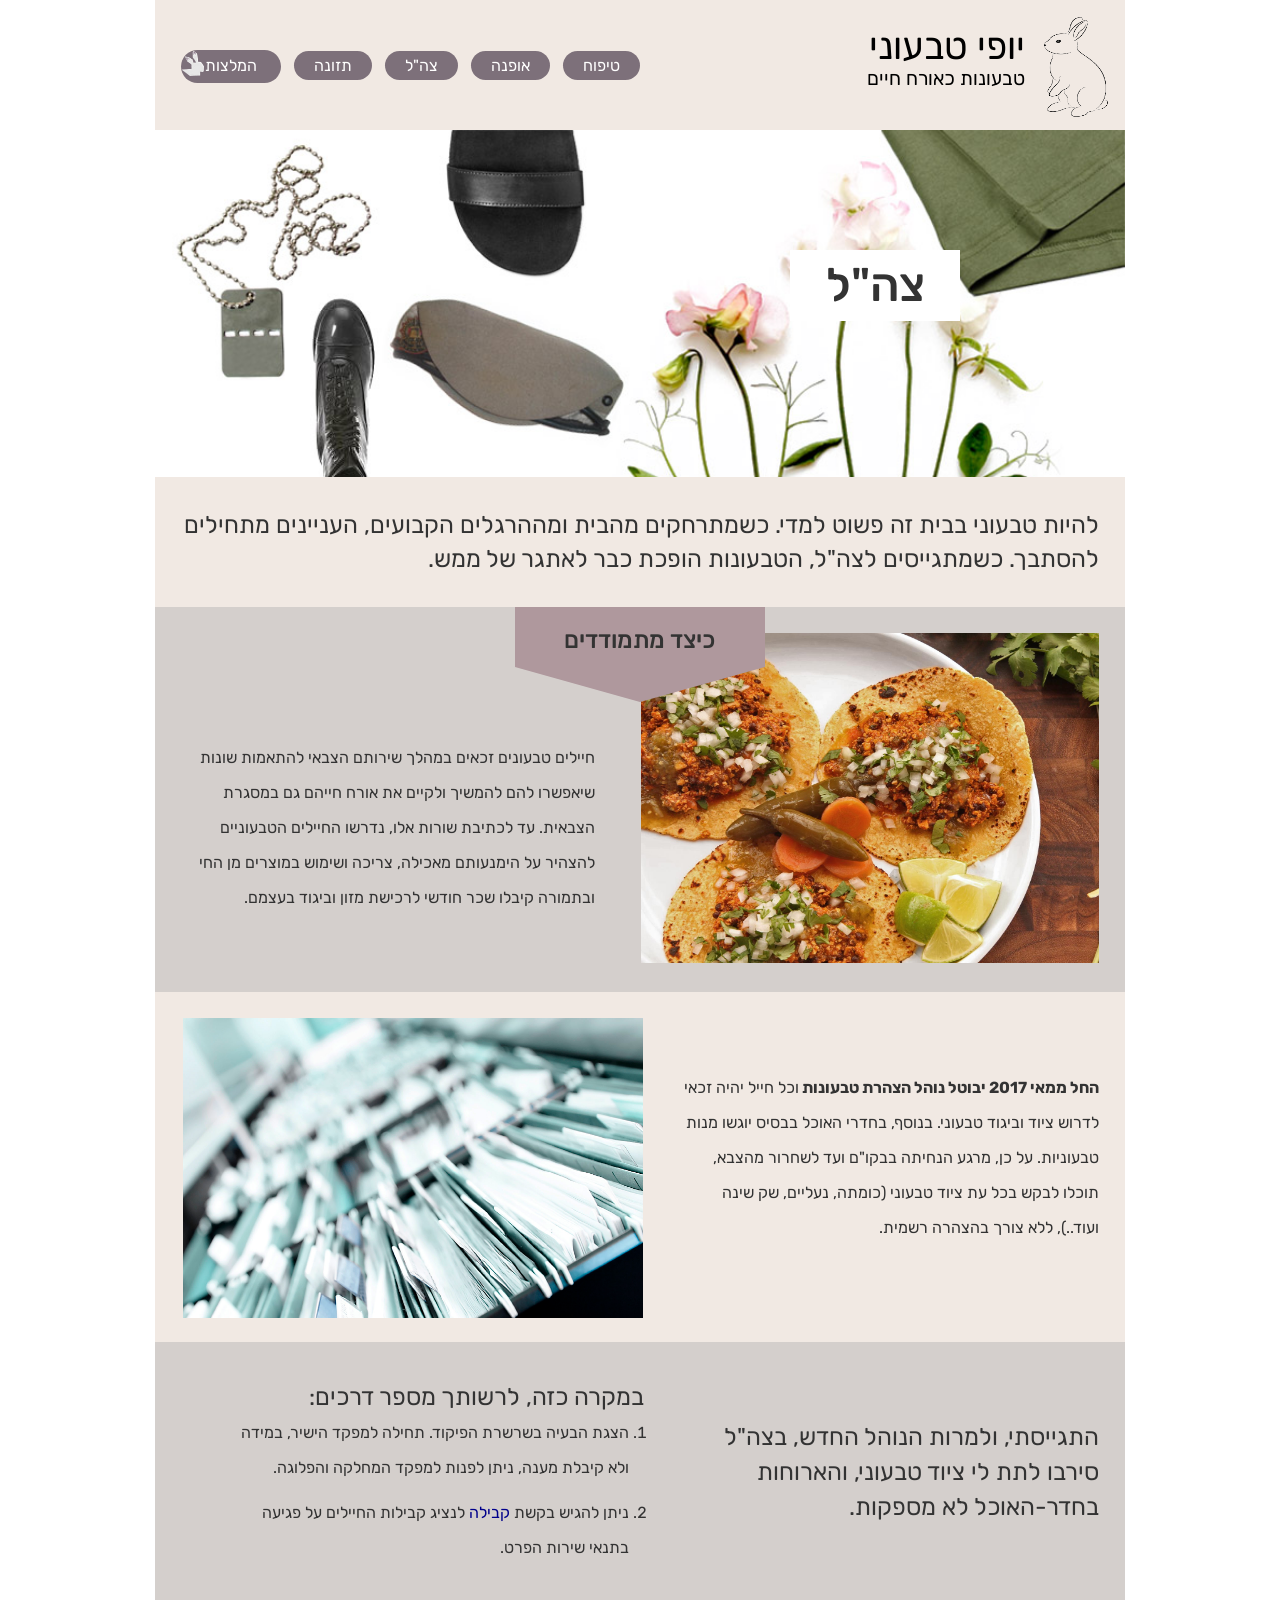
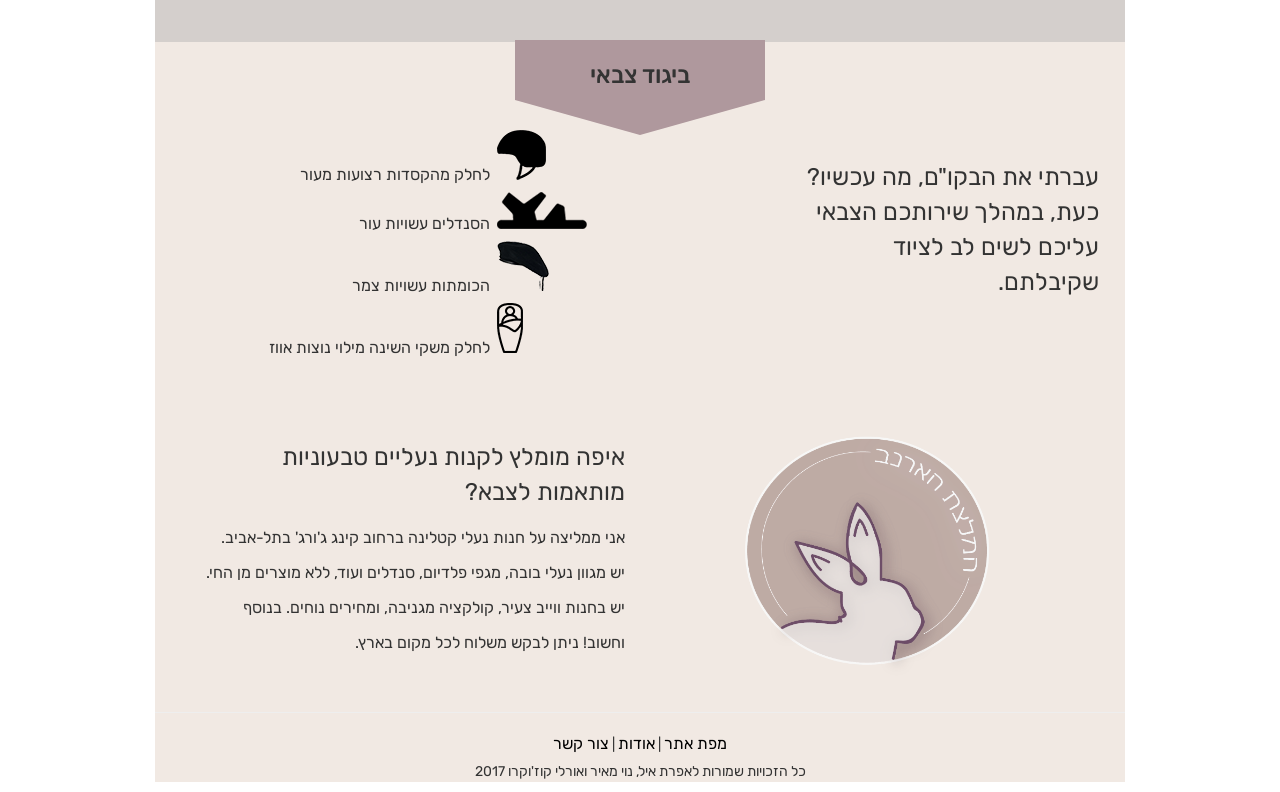
==== YofiTivoni_EfratEyal_NoyMeir_OrlyCojucaro/IDF.html @ 16b35333 "Add files via upload" ====
﻿<!doctype html>
<html lang="he">
<head>
    <meta charset="utf-8">
    <meta http-equiv="X-UA-Compatible" content="IE=edge">
    <meta name="viewport" content="width=device-width, initial-scale=1">
    <title>יופי טבעוני | צה"ל</title>
    <meta name="description" content="כל המידע הנחוץ לאורח חיים טבעוני גם במהלך השירות הצבאי" />
    <meta name="keywords" content="טבעונות, טבעונות בצבא, ביגוד צבאי טבעוני, המלצות לטבעונים בצבא" />
    <meta name="author" content="אפרת איל, נוי מאיר ואורלי קז'וקרו" />

    <!-- CSS -->
    <!--Bootstrap 3 css file-->
    <link href="bootstrap/css/bootstrap.css" rel="stylesheet" />
    <!--Bootstrap non-responsive css file (just add class "non-responsive" to the body tag)-->
    <link href="bootstrap/css/bootstrap-non-responsive.css" rel="stylesheet" />
    <!--Bootstrap fixes for hebrew (add class='rtl' to the body tag)-->
    <link href="bootstrap/css/bootstrap-rtl.css" rel="stylesheet" />
    <!--Bootstrap them - for changing the shape and colors of bootstrap objects like buttons-->
    <!--<link href="bootstrap/css/bootstrap-theme.css" rel="stylesheet" />-->
    <!--The only file you should right your css-->
    <link href="styles/myStyle.css" rel="stylesheet" />

    <!-- Scripts -->
    <!--jQuery library-->
    <script src="jScripts/jquery-1.12.0.min.js"></script>
    <!--Bootstrap library-->
    <script src="bootstrap/js/bootstrap.min.js"></script>
    <link href="https://fonts.googleapis.com/css?family=Rubik" rel="stylesheet">

</head>

<body class="rtl non-responsive">
    <div id="container">

        <!-- נגישות -->
        <ul id="skip">
            <li><a href="#content-anchor">דלגו לתוכן</a></li>
        </ul>
        <!-- סוף נגישות -->
        <header class="row" id="headermainpage">
            <div class="col-xs-2 logo">
                <span id="logo"><a id="MainLogoLink" href="index.html"><span id="LogoFirstLine">יופי טבעוני</span><span id="LogoSecondLine">טבעונות כאורח חיים</span> <img id="logoRabbit" alt="לוגו אתר יופי טבעוני ישור לעמוד הבית" src="images/Logo.png" /></a></span>
            </div>
            <nav id="NavBlocks">
                <ul>
                    <li id="cultuvation">  <a href="Cultivation.html">טיפוח</a></li>
                    <li> <a class="notaloud" href="###">אופנה</a></li>
                    <li> <a href="IDF.html">צה"ל</a></li>
                    <li> <a class="notaloud" href="###"> תזונה</a> </li>
                    <li> <a id="rabbit" href="recommendation.html"> המלצות</a> </li>
                </ul>
            </nav>
            <section id="IDFCoverPhoto">
                <h1 id="HeadingIDF">צה"ל</h1>
            </section>
        </header>
        <article id="content-anchor">
            <section>
                <p id="FirstParIDF">
                    להיות טבעוני בבית זה פשוט למדי. כשמתרחקים מהבית ומההרגלים הקבועים, העניינים מתחילים להסתבך. כשמתגייסים לצה"ל, הטבעונות הופכת כבר לאתגר של ממש.
                </p>
            </section>
            <section>
                <div id="HowToHandleIDF">
                    <div id="Shape"></div>
                    <h3 id="content-anchor">כיצד מתמודדים</h3>
                    <div class="Inline" id="FirstIDFPhoto"> </div>
                    <div id="LeftParagraphNearFirstPhoto" class="Inline">
                        <p>
                            חיילים טבעונים זכאים במהלך שירותם הצבאי להתאמות שונות שיאפשרו להם להמשיך ולקיים את אורח חייהם גם במסגרת הצבאית. עד לכתיבת שורות אלו, נדרשו החיילים הטבעוניים להצהיר על הימנעותם מאכילה, צריכה ושימוש במוצרים מן החי ובתמורה קיבלו שכר חודשי לרכישת מזון וביגוד בעצמם.
                        </p>
                    </div>
                </div>
                <div id="HowToHandleIDF2nd">
                    <div class="Inline" id="SecondIDFPhoto"> </div>
                    <div id="RightParagraphNearSecondPhoto" class="Inline">
                        <p>
                            <strong>
                                החל ממאי 2017 יבוטל נוהל הצהרת טבעונות
                            </strong>וכל חייל יהיה זכאי לדרוש ציוד וביגוד טבעוני. בנוסף, בחדרי האוכל בבסיס יוגשו מנות טבעוניות.
                            על כן, מרגע הנחיתה בבקו"ם ועד לשחרור מהצבא, תוכלו לבקש בכל עת ציוד טבעוני (כומתה, נעליים, שק שינה ועוד..), ללא צורך בהצהרה רשמית.
                        </p>
                    </div>
                </div>
                <div id="DarkerBackgroundIDF">
                    <p class="HeadingInArticle , Inline" id="Problem1">התגייסתי, ולמרות הנוהל החדש, בצה"ל סירבו לתת לי ציוד טבעוני, והארוחות בחדר-האוכל לא מספקות.</p>
                    <ul class="HeadingInArticle , Inline" id="Solution1">
                        במקרה כזה, לרשותך מספר דרכים:
                        <li class="RegularTextIDF">הצגת הבעיה בשרשרת הפיקוד. תחילה למפקד הישיר, במידה ולא קיבלת מענה, ניתן לפנות למפקד המחלקה והפלוגה.</li>
                        <li class="RegularTextIDF">   ניתן להגיש בקשת <a href=mailto:http://www.nakhal.idf.il/1116-he/Nakhal.aspx> קבילה</a>  לנציג קבילות החיילים על פגיעה בתנאי שירות הפרט.</li>
                    </ul>
                </div>
            </section>
            <section>
                <div id="IDFClothes">
                    <div id="ShapeIDF"></div>
                    <h3 id="content-anchor">ביגוד צבאי</h3>
                    <div class="Inline"> </div>
                    <div id="RightParagraphIDFClothes" class="Inline">
                        <p>
                            עברתי את הבקו"ם, מה עכשיו?
                            כעת, במהלך שירותכם הצבאי עליכם לשים לב לציוד שקיבלתם.
                        </p>
                    </div>
                    <ul class="LeftParagraphIDFClothes">
                        <li> לחלק מהקסדות רצועות מעור </li>
                        <li>הסנדלים עשויות עור</li>
                        <li>הכומתות עשויות צמר</li>
                        <li>לחלק משקי השינה מילוי נוצות אווז</li>
                    </ul>
                </div>
            </section>

            <section class="RabbitRecommandationsIDF, Inline">
                <h4><img class="Inline, RabbitRecLogoIDF" alt="לוגו כותרת המלצת הארנב" height="280" width="280" src="images/recommendationRabbit.png" /></h4>
                <p class="HeadingInRabbitRecIDF , Inline">      איפה מומלץ לקנות נעליים טבעוניות מותאמות לצבא? </p>
                <p class="Inline, RabbitRecommandationsIDF"> אני ממליצה על חנות נעלי קטלינה ברחוב קינג ג'ורג' בתל-אביב. יש מגוון נעלי בובה, מגפי פלדיום, סנדלים ועוד, ללא מוצרים מן החי. יש בחנות ווייב צעיר, קולקציה מגניבה, ומחירים נוחים. בנוסף וחשוב! ניתן לבקש משלוח לכל מקום בארץ.</p>
            </section>
        </article>
        <hr>
        <footer>
            <a href="SiteMap.html"> מפת אתר</a> |
            <a href="About.html"> אודות </a> |
            <a href="ContactUs.html"> צור קשר</a>
            <p> כל הזכויות שמורות לאפרת איל, נוי מאיר ואורלי קוז'וקרו 2017</p>
        </footer>
    </div>
</body>
</html>
---- YofiTivoni_EfratEyal_NoyMeir_OrlyCojucaro/styles/myStyle.css ----
﻿
/*~~~~~~~~~~~~~~~~~~~~~~CSS HOMEPAGE*/

body {
    font-family: 'Rubik', sans-serif;
}

#container {
    width: 960px;
    margin: 0 auto;
    background-color: #F1E9E3;
    position: relative;
}

.notaloud {
    cursor: not-allowed;
}

#logoRabbit {
    position: absolute;
    left: 200px;
    bottom: -89px;
    float: right;
    display: inline-block;
    height: 100px;
    width: 70px;
}

/*הארנב בעמוד הבית הוא בה1 לכן ההגדרות לא חלו עליו והוא זז*/
h1 #logoRabbit {
    bottom: -75px;
}

#LogoFirstLine {
    font-size: 28pt;
    display: inline-block;
    position: absolute;
    top: 20px;
}

#LogoSecondLine {
    top: 65px;
    position: absolute;
}

#logo {
    top: 30px;
}

#MainLogoLink:link {
    text-decoration: none;
    color: black;
    display: inline-block;
}

#MainLogoLink:visited {
    text-decoration: none;
    color: black;
    display: inline-block;
}

#MainLogoLink:hover {
    text-decoration: none;
    color: #774573;
}

#headermainpage .logo {
    width: 200px;
    margin-right: 100px;
    font-size: 14.5pt;
    display: inline-block;
}

#headermainpage image {
    width: 50px;
}

#CovrPhotoHomePage {
    background-image: url('../images/HomeCover.png');
    background-repeat: no-repeat;
    background-size: cover;
    width: 975px;
    height: 330px;
    background-position: center;
    margin-right: 10px;
    margin-top: 30px;
}

a {
    text-decoration: none;
}

li {
    list-style-type: none;
}

#CovrPhotoHomePage a {
    background-image: url('../images/Logo.png');
    background-repeat: no-repeat;
    display: block;
    background-size: 70px;
    width: 250px;
    padding-top: 150px;
    margin: -200px 300px auto auto;
    padding-right: 80px;
}

    #CovrPhotoHomePage a:hover {
        transition-property: background-image;
        background-image: url('../images/fur.png');
        transition-duration: 0.5s;
        transition-timing-function: linear;
        color: white;
    }

#CovrPhotoHomePage span {
    display: block;
    width: 250px;
    text-align: center;
    padding: 5px 0 5px 0;
    font-size: 14pt;
    background-color: #7D707A;
    color: white;
    border-radius: 40pt;
}

.FollowTheRabbit:hover {
    color: black;
}

#NavBlocks ul {
    height: 100px;
}

nav ul li a {
    padding: 5px 20px 5px 20px;
    background-color: #7D707A;
    color: white;
    border-radius: 40pt;
    width: 100px;
    text-align: center;
    font-size: 12pt;
}

nav ul li a:focus {
    padding: 5px 20px 5px 20px;
    background-color: rgb(63,0,58);
    color: white;
    border-radius: 40pt;
    width: 100px;
    text-align: center;
    font-size: 12pt;
}

#rabbit {
    background-image: url('../images/HomeNavRabbit.png');
    background-repeat: no-repeat;
    display: block;
}

nav ul li {
    display: inline-block;
    margin-top: 50px;
    margin-right: 10px;
}

    nav ul li a:hover, nav ul li a:active, nav ul li a.open {
        background-color: rgb(63,0,58);
        color: white;
    }

#cultuvation {
    margin-right: 200px;
}

#CovrPhotoHomePage p {
    font-size: 24pt;
    width: 350px;
    margin-top: 50px;
    margin-right: 60px;
}

#CovrPhotoHomePage h2 {
    font-size: 40pt;
    width: 150px;
    height: 30px;
    font-weight: bolder;
    margin-right: 30px;
    padding-top: 20px;
    color: #7D707A;
}

#VeganExamplesMainPage {
    padding-top: 55px;
}

.float {
    display: inline-block;
    margin-right: 50px;
    background-color: #E5DED8;
    width: 255px;
    height: 290px;
}

    .float a {
        color: black;
    }

    .float h2 {
        font-size: 18pt;
        font-weight: bold;
        text-align: center;
    }

    .float p {
        text-align: center;
        font-size: 12pt;
    }

    .float:hover {
        background-color: rgb(214,194,178);
    }

footer {
    margin-top: 20px;
    text-align: center;
    background-color: #F1E9E3;
}

    footer a {
        color: black;
        text-decoration: none;
        font-size: 12pt;
        display: inline-block;
        margin-bottom: 7px;
    }

        footer a:hover {
            color: black;
        }

/*~~~~~~~~~~~~~~~~~~~~~ END CSS HOMEPAGE*/

/*~~~~~~~~~~~~~~~~~~~~~ CSS Cultivation*/

header #BeautyCoverPhoto {
    background-image: url('../images/CulCover.jpg');
    background-repeat: no-repeat;
    background-size: 100%;
    height: 347px;
    width: 970px;
    margin: 30px 15px 20px 0;
}

#HeadingCultivation {
    background-color: white;
    font-size: 35pt;
    padding: 10px;
    width: 170px;
    text-align: center;
    position: absolute;
    right: 165px;
    top: 230px;
}

.HeadingInArticle {
    font-size: 18pt;
}

.RegularText {
    font-size: 12pt;
    list-style: decimal;
    margin-right: 25px;
    line-height: 35px;
}

a {
    color: darkblue;
}

#Shape {
    background: #AF989D;
    display: inline-block;
    height: 60px;
    margin-bottom: 35px;
    position: absolute;
    right: 360px;
    width: 250px;
    z-index: 1;
}

    #Shape:before {
        border-top: 35px solid #AF989D;
        border-left: 125px solid transparent;
        border-right: 125px solid transparent;
        content: "";
        height: 0;
        left: 0;
        position: absolute;
        top: 60px;
        width: 250px;
        z-index: 1;
    }

.DarkerColor h3 {
    font-size: 20pt;
    text-align: center;
    position: relative;
    right: 5px;
    top: 20px;
    z-index: 2;
}


#LeftParagraph1 {
    font-size: 12pt;
    padding-right: 60px;
    padding-bottom: 100px;
    width: 420px;
    z-index: 1;
    line-height: 35px;
    position: relative;
    top: -75px;
}

.Inline {
    display: inline-block;
}

#One:first-letter {
    font-size: 32pt;
    font-weight: bold;
}

.StageOneList {
    font-size: 12pt;
    list-style: disc;
}

#FirstArticlePhoto {
    background-image: url('../images/CulStage1.png');
    background-repeat: no-repeat;
    height: 300px;
    width: 460px;
    z-index: -1;
    margin-right: 26px;
    margin-top: -15px;
}

.DarkerColor {
    background-color: #D4CFCC;
    height: 350px;
}

#Two:first-letter {
    font-size: 32pt;
    font-weight: bold;
}

.RightParagraph {
    width: 460px;
    margin-right: 26px;
    margin-top: 26px;
    line-height: 35px;
    font-size: 12pt;
}

#SecondArticlePhoto {
    background-image: url('../images/CulSecondSectionImage.png');
    background-repeat: no-repeat;
    background-size: 310px;
    height: 650px;
    width: 490px;
    position: absolute;
    top: 1065px;
    right: 440px;
}

#StageTwoUl {
    margin-top: 40px;
}

#secondParSecondArticle {
    padding-top: 35px;
}

#Three:first-letter {
    font-size: 32pt;
    font-weight: bold;
}

#ThirdArticlePhoto {
    background-image: url('../images/CulTip.jpg');
    background-repeat: no-repeat;
    height: 300px;
    width: 460px;
    margin-right: 26px;
    margin-top: 26px;
}

#LeftParagraph3 {
    font-size: 12pt;
    width: 420px;
    line-height: 35px;
    position: absolute;
    top: 1770px;
    right: 530px;
}

#ShapeQuestions {
    background: #AF989D;
    display: inline-block;
    height: 60px;
    /*margin-right: 360px;*/
    margin-bottom: 35px;
    position: relative;
    top: 0px;
    right: 360px;
    width: 250px;
}

    #ShapeQuestions:before {
        border-top: 35px solid #AF989D;
        border-left: 125px solid transparent;
        border-right: 125px solid transparent;
        content: "";
        height: 0;
        left: 0;
        position: absolute;
        top: 60px;
        width: 250px;
    }

#QuestionsSection h3 {
    font-size: 20pt;
    text-align: center;
    position: relative;
    right: 10px;
    bottom: 100px;
}

.BrightherSection {
    display: inline-block;
    vertical-align: text-top;
    padding-top: 170px;
}

#First {
    font-size: 12pt;
    width: 420px;
    line-height: 35px;
    position: absolute;
    top: 2010px;
    right: 26px;
}

#Second {
    font-size: 12pt;
    width: 420px;
    line-height: 35px;
    position: absolute;
    top: 2010px;
    right: 530px;
}

#QuestionsArticlePhoto {
    background-image: url('../images/LALINE.jpg');
    background-repeat: no-repeat;
    background-size: 440px 350px;
    height: 350px;
    width: 460px;
    position: absolute;
    right: 485px;
    top: 2308px;
}

#Third {
    width: 420px;
    font-size: 12pt;
    line-height: 35px;
    position: absolute;
    top: 2400px;
    right: 26px;
}

#QuestionsSection {
    height: 620px;
}

#Recommendation {
    font-size: 12pt;
    width: 420px;
    line-height: 35px;
    position: absolute;
    top: 2750px;
    right: 500px;
}

#RabitReccomenations {
    position: absolute;
    top: 2725px;
    right: 70px;
}

/*~~~~~~~~~~~~~~~~~~~~~ END CSS Cultivation*/

/*~~~~~~~~~~~~~~~~~~~~~ CSS IDF*/

header #IDFCoverPhoto {
    background-image: url('../images/IDFCoverPhoto.jpg');
    background-repeat: no-repeat;
    background-size: 100%;
    height: 347px;
    width: 970px;
    margin: 30px 15px 20px 0;
}

#HeadingIDF {
    background-color: white;
    font-size: 35pt;
    padding: 10px;
    width: 170px;
    text-align: center;
    position: absolute;
    right: 165px;
    top: 230px;
}

#FirstParIDF {
    font-size: 18pt;
    padding-right: 26px;
    padding-bottom: 20px;
    padding-top: 11px;
}

#HowToHandleIDF {
    background-color: #D4CFCC;
    height: 385px;
}

#FirstIDFPhoto {
    background-image: url('../images/IDFVeganFood.jpg');
    background-repeat: no-repeat;
    margin-right: 26px;
    margin-top: 26px;
    z-index: -1;
    background-size: 470px 330px;
    height: 330px;
    width: 458px;
}

#LeftParagraphNearFirstPhoto {
    font-size: 12pt;
    width: 420px;
    line-height: 35px;
    position: absolute;
    top: 740px;
    right: 530px;
}

#HowToHandleIDF h3 {
    position: absolute;
    right: 410px;
    z-index: 2;
}

#SecondIDFPhoto {
    background-image: url('../images/FoldersIDF.jpg');
    background-repeat: no-repeat;
    height: 300px;
    width: 460px;
    margin-right: 482px;
    margin-top: 26px;
    background-size: 470px 330px;
}

#RightParagraphNearSecondPhoto {
    font-size: 12pt;
    width: 420px;
    line-height: 35px;
    position: absolute;
    top: 1070px;
    right: 26px;
}

#HowToHandleIDF2nd {
    height: 350px;
}

#DarkerBackgroundIDF {
    background-color: #D4CFCC;
    height: 300px;
}

#Problem1 {
    font-size: 18pt;
    width: 420px;
    line-height: 35px;
    position: absolute;
    top: 1420px;
    right: 26px;
    width: 400px;
}

#Solution1 {
    margin-right: 25px;
    line-height: 35px;
    width: 450px;
    position: absolute;
    right: 416px;
    top: 1380px;
}

.RegularTextIDF {
    font-size: 12pt;
    list-style: decimal;
    line-height: 35px;
    margin-right: 15px;
}

    .RegularTextIDF:first-child {
        margin-bottom: 10px;
    }

#IDFClothes {
    height: 350px;
}

#ShapeIDF {
    background: #AF989D;
    display: inline-block;
    height: 60px;
    margin-bottom: 35px;
    position: absolute;
    right: 360px;
    top: 1640px;
    width: 250px;
}

    #ShapeIDF:before {
        border-top: 35px solid #AF989D;
        border-left: 125px solid transparent;
        border-right: 125px solid transparent;
        content: "";
        height: 0;
        left: 0;
        position: absolute;
        top: 60px;
        width: 250px;
    }

#IDFClothes h3 {
    position: absolute;
    right: 435px;
    z-index: 2;
}

#RightParagraphIDFClothes {
    font-size: 18pt;
    width: 420px;
    line-height: 35px;
    position: absolute;
    top: 1760px;
    right: 26px;
    width: 300px;
}

.LeftParagraphIDFClothes {
    font-size: 12pt;
    margin-right: 25px;
    line-height: 35px;
    width: 450px;
    position: absolute;
    right: 600px;
    top: 1730px;
    padding-right: 10px;
}

    .LeftParagraphIDFClothes li:first-child {
        list-style-image: url('../images/IDFhelmet.png');
        list-style-position: outside;
    }

    .LeftParagraphIDFClothes li:nth-child(2) {
        list-style-image: url('../images/IDFsandal1.png');
        ;
        list-style-position: outside;
    }

    .LeftParagraphIDFClothes li:nth-child(3) {
        list-style-image: url('../images/IDFkumta.png');
        ;
        list-style-position: outside;
    }

    .LeftParagraphIDFClothes li:nth-child(4) {
        list-style-image: url('../images/IDFSleeping Bag.png');
        ;
        list-style-position: outside;
    }


.RabbitRecLogoIDF {
    margin-right: 100px;
}

.HeadingInRabbitRecIDF {
    font-size: 18pt;
    width: 420px;
    line-height: 35px;
    position: absolute;
    top: 2040px;
    right: 500px;
}

.RabbitRecommandationsIDF {
    font-size: 12pt;
    width: 420px;
    line-height: 35px;
    position: absolute;
    top: 2120px;
    right: 500px;
    margin-bottom: 50px;
}

/*~~~~~~~~~~~~~~~~~~ END OF IDF*/

/*~~~~~~~~~ ABOUT US*/
#aboutUsCover {
    background-image: url('../images/x about us.png');
    background-repeat: no-repeat;
    background-size: 100%;
    height: 347px;
    width: 970px;
    margin: 30px 15px 20px 0;
    z-index: 1;
}

#abouUs {
    z-index: 2;
    background-color: white;
    font-size: 35pt;
    padding: 10px;
    width: 400px;
    text-align: center;
    position: absolute;
    right: 165px;
    top: 230px;
}

#team{
    background-image: url('../images/team.png');
    height:259px;
    width:700px;
    background-repeat: no-repeat;
    background-position: center;
    background-size: 100%; 
}


#HIT {
    background-image: url('../images/HitLogo.png');
    background-repeat: no-repeat;
    height: 150px;
    width: 200px;
    background-size: 100%;
    margin-top: 15px;
}

/*~~~~~~~~~ CONTACT US*/
#contactCover {
    background-image: url('../images/x contact.png');
    background-repeat: no-repeat;
    background-size: 100%;
    height: 347px;
    width: 970px;
    margin: 30px 15px 20px 0;
    z-index: 1;
}

#contactUs {
    z-index: 2;
    background-color: white;
    font-size: 35pt;
    padding: 10px;
    width: 400px;
    text-align: center;
    position: absolute;
    right: 165px;
    top: 230px;
}

.InnerPagesShortParagraphs {
    padding: 26px;
    width: 800px;
}

/*~~~~~~~~~ SITE MAP*/
#SiteMapCover {
    background-image: url('../images/x site map.png');
    background-repeat: no-repeat;
    background-size: 100%;
    height: 347px;
    width: 970px;
    margin: 30px 15px 20px 0;
    z-index: 1;
}

#SiteMap {
    z-index: 2;
    background-color: white;
    font-size: 35pt;
    padding: 10px;
    width: 400px;
    text-align: center;
    position: absolute;
    right: 165px;
    top: 230px;
}
/*~~~~~~~~~~~~~~~~~~ END OF Site Map*/

/*~~~~~~~~~ recommendation */
#recommendationCoverPhoto {
    background-image: url('../images/recommendationCoverPhoto.png');
    background-repeat: no-repeat;
    background-size: 100%;
    height: 347px;
    width: 970px;
    margin: 30px 15px 20px 0;
    z-index: 0;
}

#Headingrec {
    background-color: white;
    font-size: 35pt;
    padding: 10px;
    width: 370px;
    text-align: center;
    margin-right: 160px;
    margin-top: -60px;
    z-index: -1;
}

#h1rabbit {
    background-image: url('../images/recommendationCoverRabbit.png');
    display: inline-block;
    background-repeat: no-repeat;
    margin-right: 405px;
    margin-top: 20px;
    width: 150px;
    height: 150px;
    z-index: -2;
}

#recexplain {
    font-size: 16pt;
    width: 800px;
    margin-right: 80px;
    /*~~~~~~~~~ END OF Recommendation */
}
/*~~~~~~~~~~~~~~ Carousel*/

#carousel1 {
    background-color: rgb(222,219,221);
    border: 1px solid rgb(131,95,119);
    color: black;
    text-shadow: none;
    margin: 20px 120px 0 0;
    width: 330px;
    height: 400px;
    font-size: 11pt;
    padding-top: 10px;
}

#carousel3 {
    background-color: rgb(222,219,221);
    border: 1px solid rgb(131,95,119);
    color: black;
    text-shadow: none;
    margin: 20px 120px 0 0;
    width: 330px;
    height: 400px;
    font-size: 11pt;
    padding-top: 10px;
}

#carousel2, #carousel4 {
    background-color: rgb(222,219,221);
    border: 1px solid rgb(131,95,119);
    color: black;
    text-shadow: none;
    margin: -400px 520px 0px 0;
    width: 330px;
    height: 400px;
    font-size: 11pt;
    padding-top: 10px;
}

.item {
    width: 150%;
    padding-top: 60px;
}

.rtl .carousel-control.left, .rtl .carousel-control.right {
    background: none;
}

.rtl .carousel-indicators {
    margin-left: 200px;
}

.carousel-caption, .carousel-control {
    color: black;
    text-shadow: none;
    text-align: right;
}

.carousel-indicators li {
    background-color: #b7b7b7;
    border-color: #b7b7b7;
}

.carousel-indicators .active {
    background-color: rosybrown;
    border-color: rgb(186,165,152);
}

.carousel-control:hover, .carousel-control:focus {
    color: #54a7bc;
}

.glyphicon-menu-right, .glyphicon-menu-left {
    top: 180px;
    right: 10px;
}

.rtl .carousel-caption {
    right: 50px;
}

.mainh3 {
    background: #AF989D;
    display: inline-block;
    height: 40px;
    text-align: center;
    position: absolute;
    right: 30px;
    top: -20px;
    width: 250px;
    z-index: 1;
}

    .mainh3:before {
        border-top: 35px solid #AF989D;
        border-left: 125px solid transparent;
        border-right: 125px solid transparent;
        content: "";
        height: 0;
        left: 0;
        position: absolute;
        top: 40px;
        width: 250px;
        z-index: 1;
    }
/*~~~~~~~~~~~~~~ END OF Carousel*/

/*~~~~~~~~~~~~~~ נגישות*/
.accessibility {
    position: absolute;
    left: -99999px;
    height: 10px;
    width: 10px;
}

#skip {
    position: absolute;
    left: 0;
    top: 0;
    width: 100%;
    margin-left: 0;
    text-align: center;
    list-style: outside none;
}

    #skip li {
        list-style-type: none;
    }

    #skip a {
        /*left: -99999px;*/
        z-index: -1;
        /*position:relative;*/
        top: 20px;
        color:#F1E9E3;
        font-size:2pt;
        }

        #skip a:focus, #skip a:active {
            position: relative;
            left: 0;
            z-index: 9999;
            width: 75%;
            height: auto;
            margin: 0 auto;
            padding: 30px 45px;
            text-align: center;
            text-decoration: none;
            letter-spacing: -4px !important;
            font: bold 50px "Arial", "Freesans", sans-serif !important;
            color: black;
            background-color: white;
            border: 2px dotted #ffb4db;
        }

        #skip a:hover {
            text-decoration: none;
        }
/*~~~~~~~~~~~~~~ סוף נגישות*/
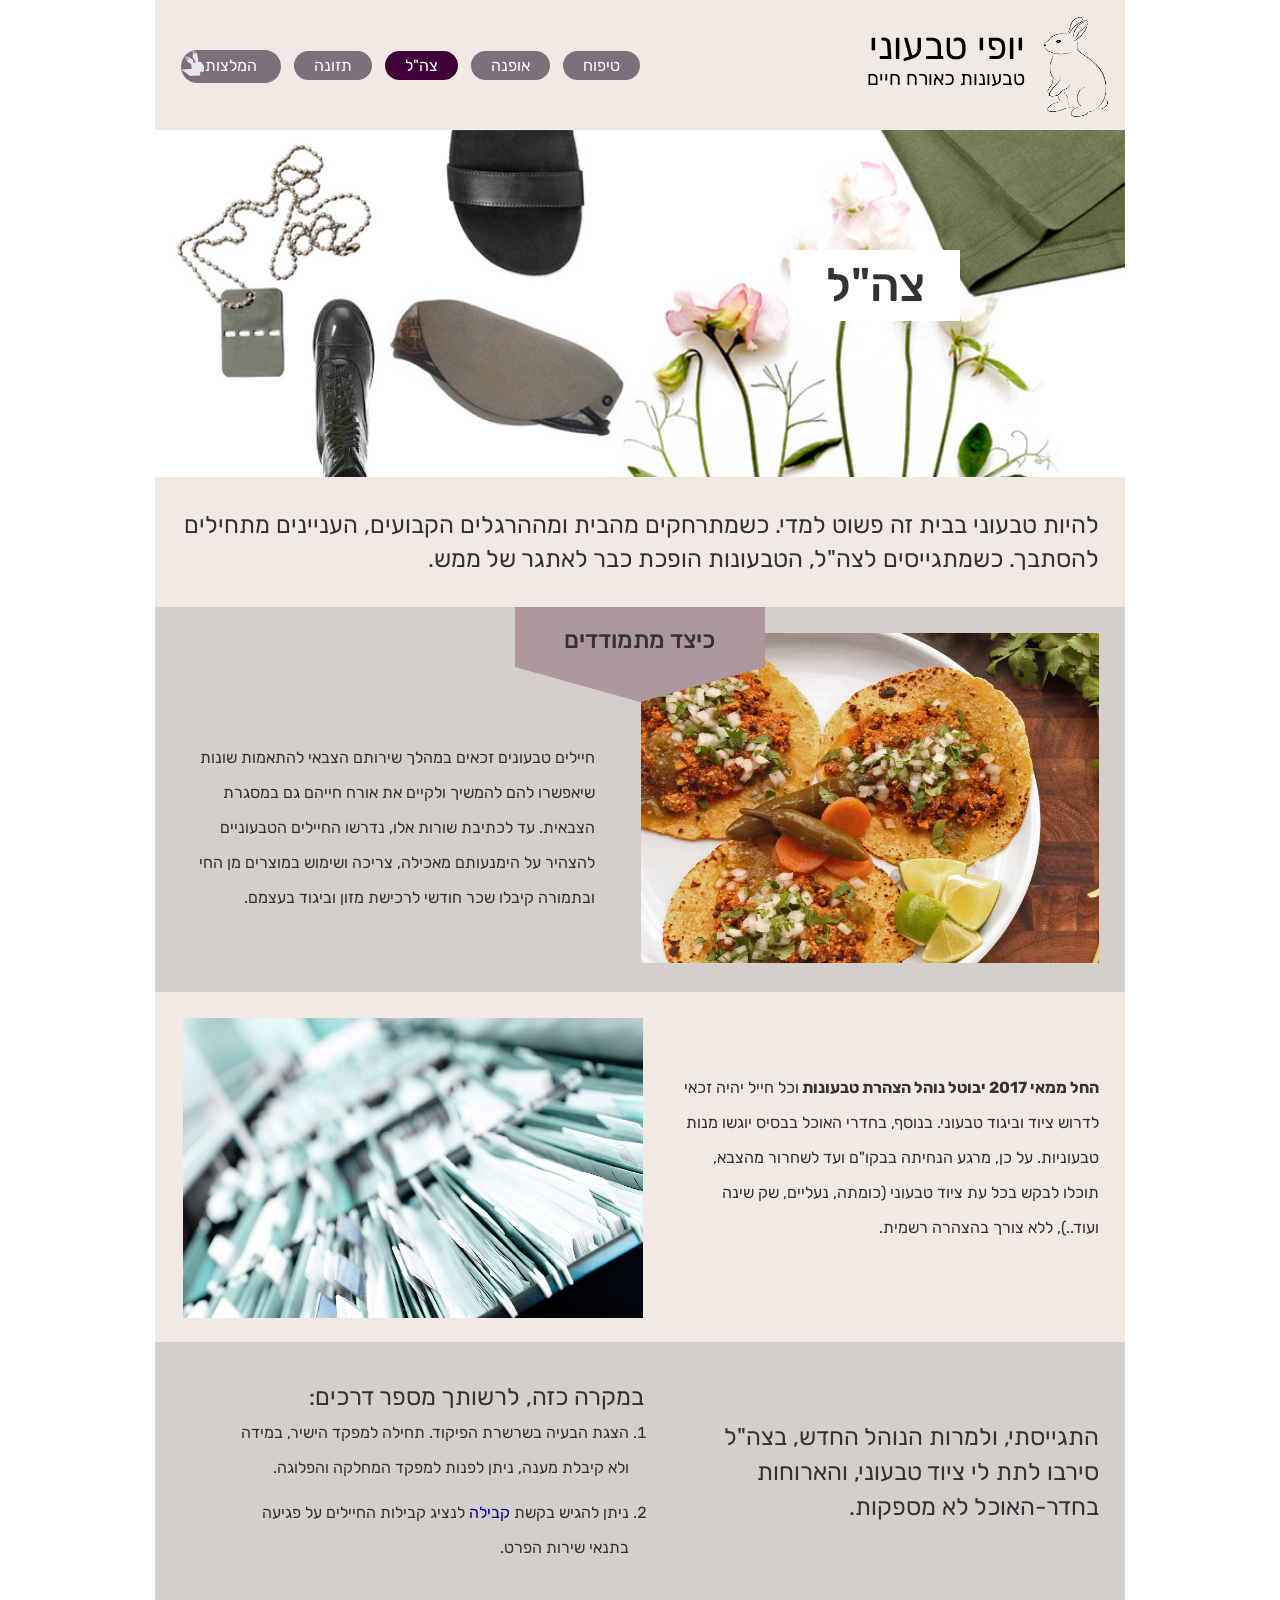
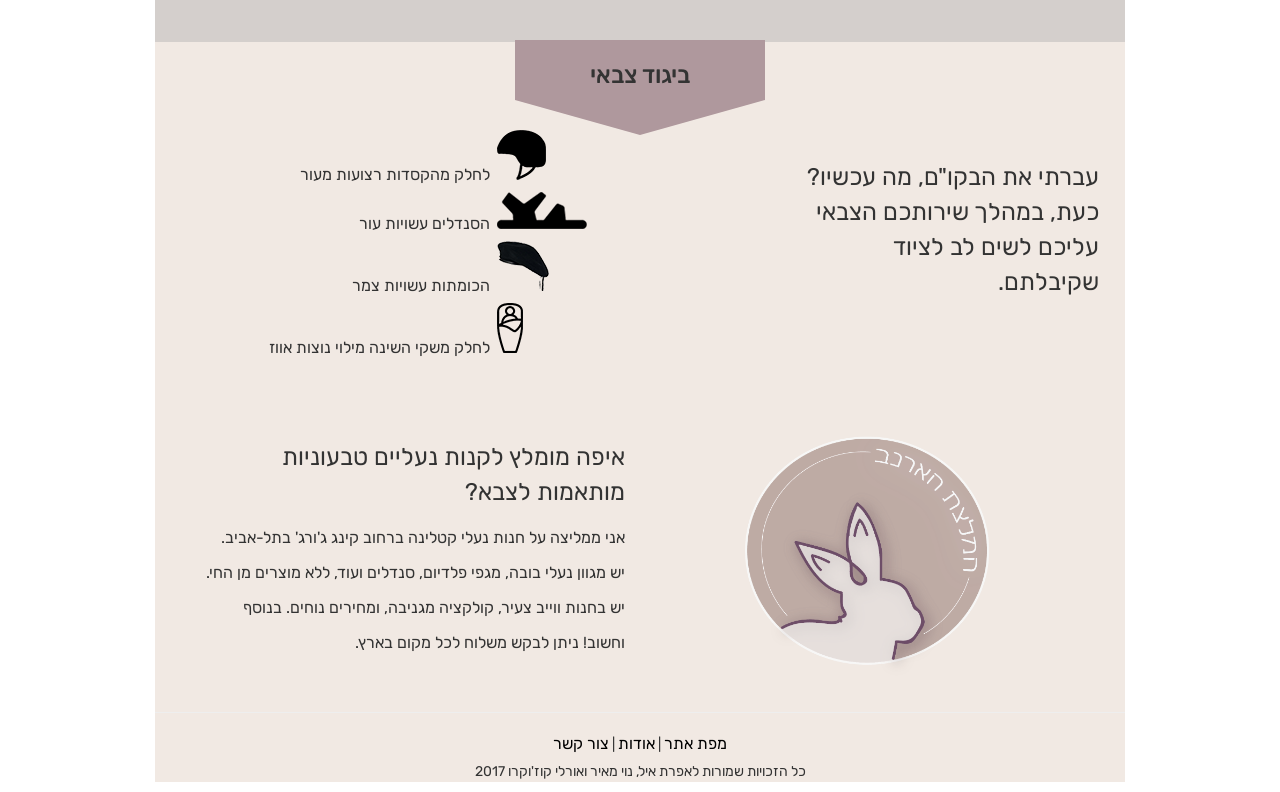
==== commit 1d7ee2bb: "Update IDF.html" ====
--- a/YofiTivoni_EfratEyal_NoyMeir_OrlyCojucaro/IDF.html
+++ b/YofiTivoni_EfratEyal_NoyMeir_OrlyCojucaro/IDF.html
@@ -46,7 +46,7 @@
                 <ul>
                     <li id="cultuvation">  <a href="Cultivation.html">טיפוח</a></li>
                     <li> <a class="notaloud" href="###">אופנה</a></li>
-                    <li> <a href="IDF.html">צה"ל</a></li>
+                    <li> <a class="open" href="IDF.html">צה"ל</a></li>
                     <li> <a class="notaloud" href="###"> תזונה</a> </li>
                     <li> <a id="rabbit" href="recommendation.html"> המלצות</a> </li>
                 </ul>
